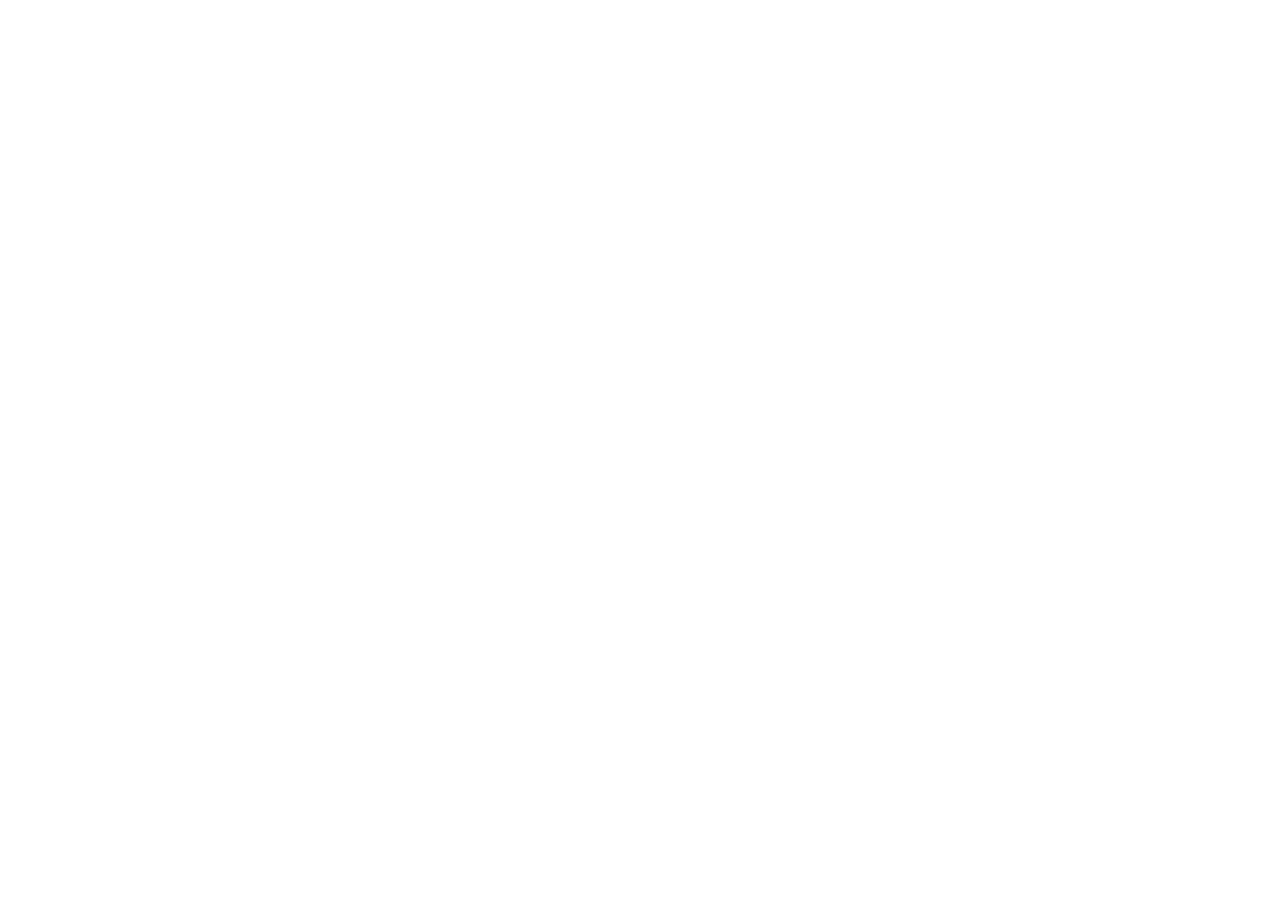
==== docs/baby-stom/index.html @ bffeea29 "Prepare static demo sites for GitHub Pages" ====
<!doctype html><html lang="ru"><head><meta charset="UTF-8"/><meta name="viewport" content="width=device-width,initial-scale=1.0"/><meta name="theme-color" content="#f7fbfa"/><meta name="description" content="Baby Stom — детская стоматология в Махачкале. Лечение зубов без страха, во сне и с закисью азота."/><title>Baby Stom — детская стоматология без страха</title><link rel="preconnect" href="https://fonts.googleapis.com"><link rel="preconnect" href="https://fonts.gstatic.com" crossorigin><link href="https://fonts.googleapis.com/css2?family=Manrope:wght@400;500;600;700;800&family=Onest:wght@400;500;600;700&display=swap" rel="stylesheet">  <script type="module" crossorigin src="/assets/index-Dfpg7o_K.js"></script>
  <link rel="stylesheet" crossorigin href="/assets/index-DxrG2s16.css">
</head><body><div id="root"></div></body></html>
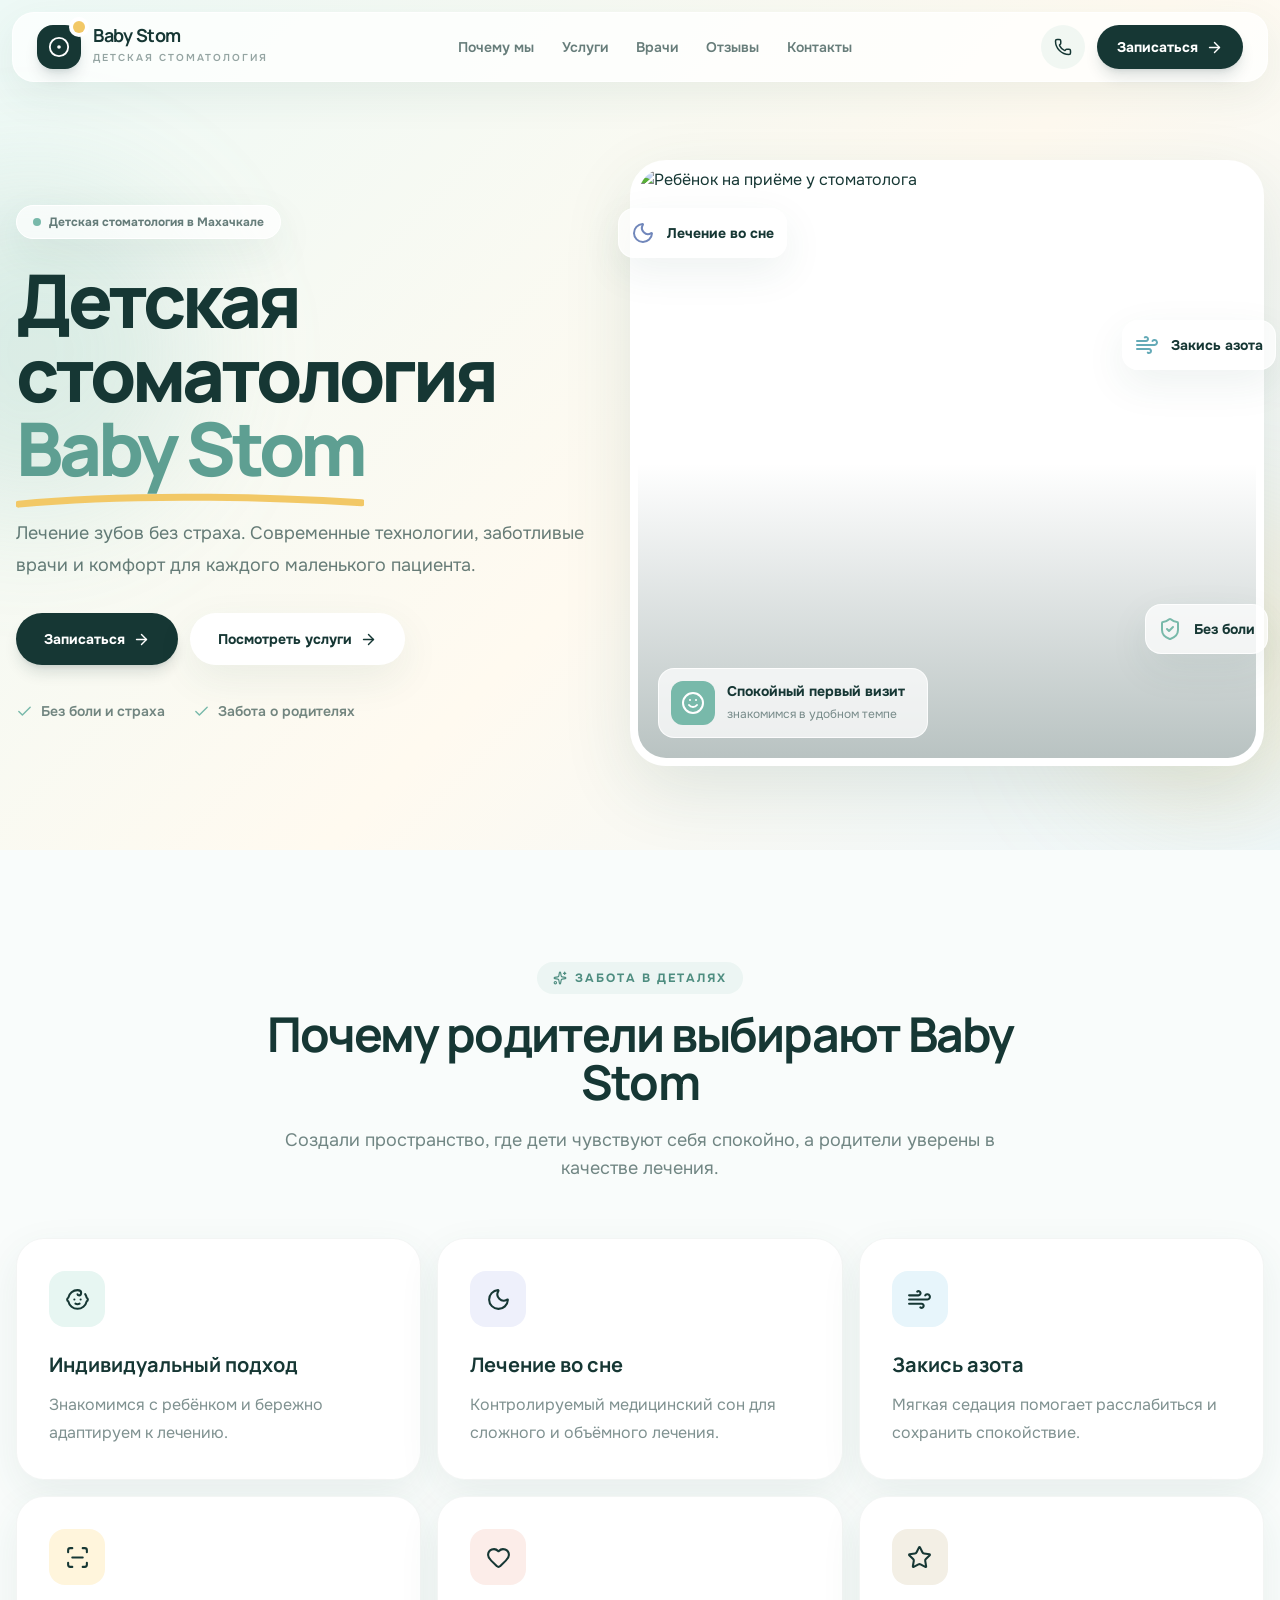
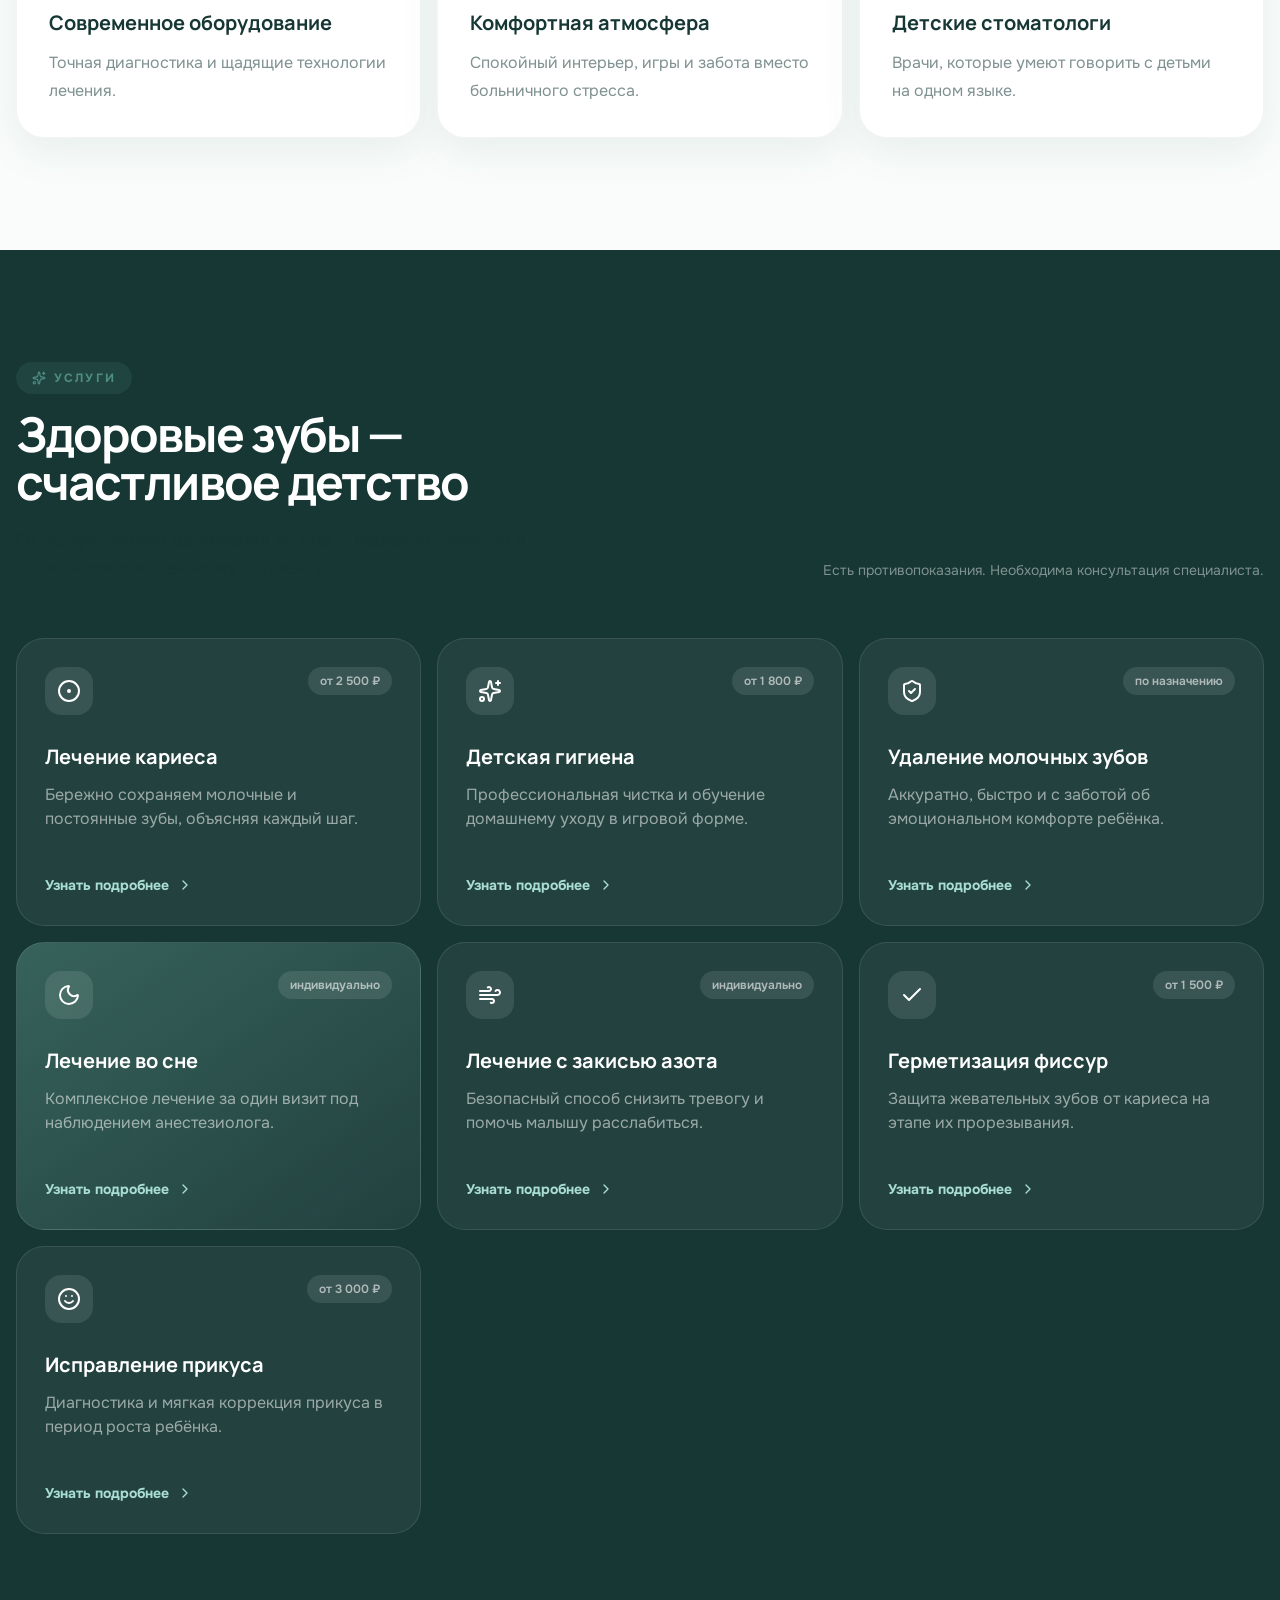
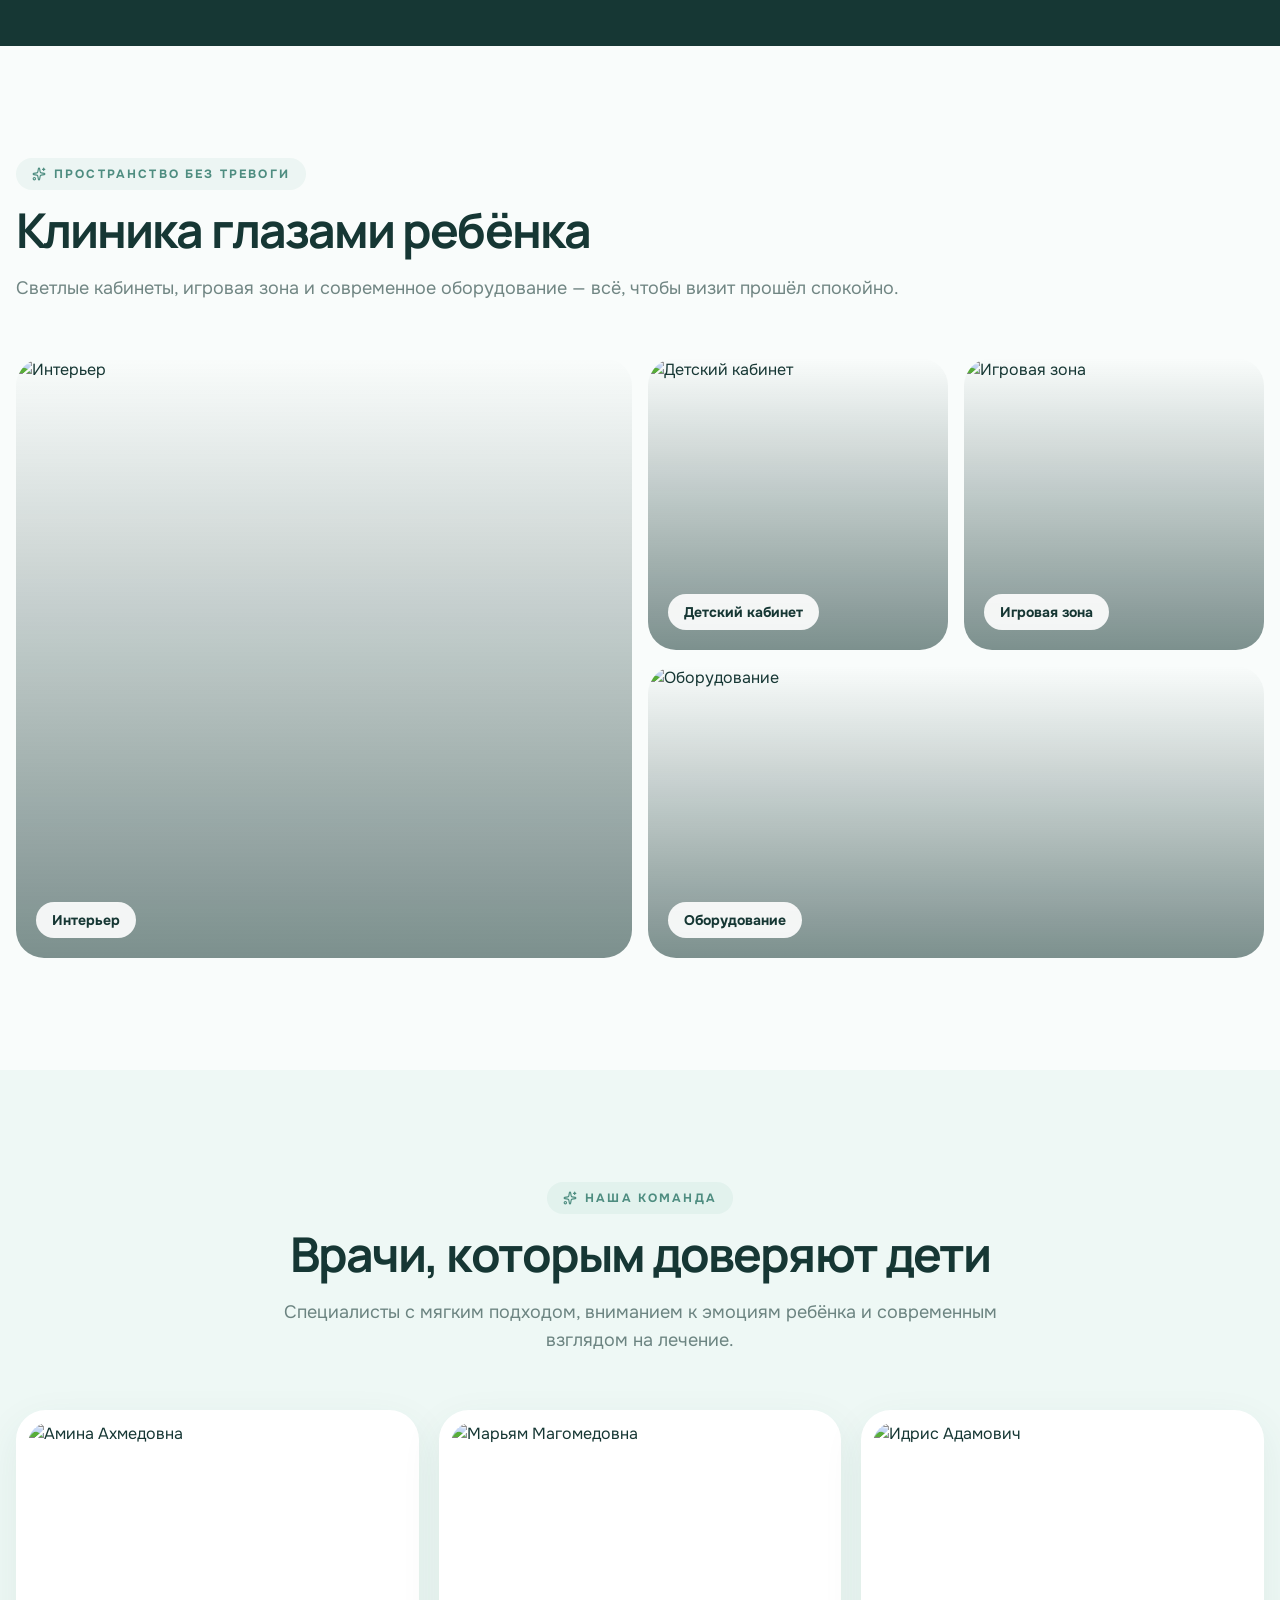
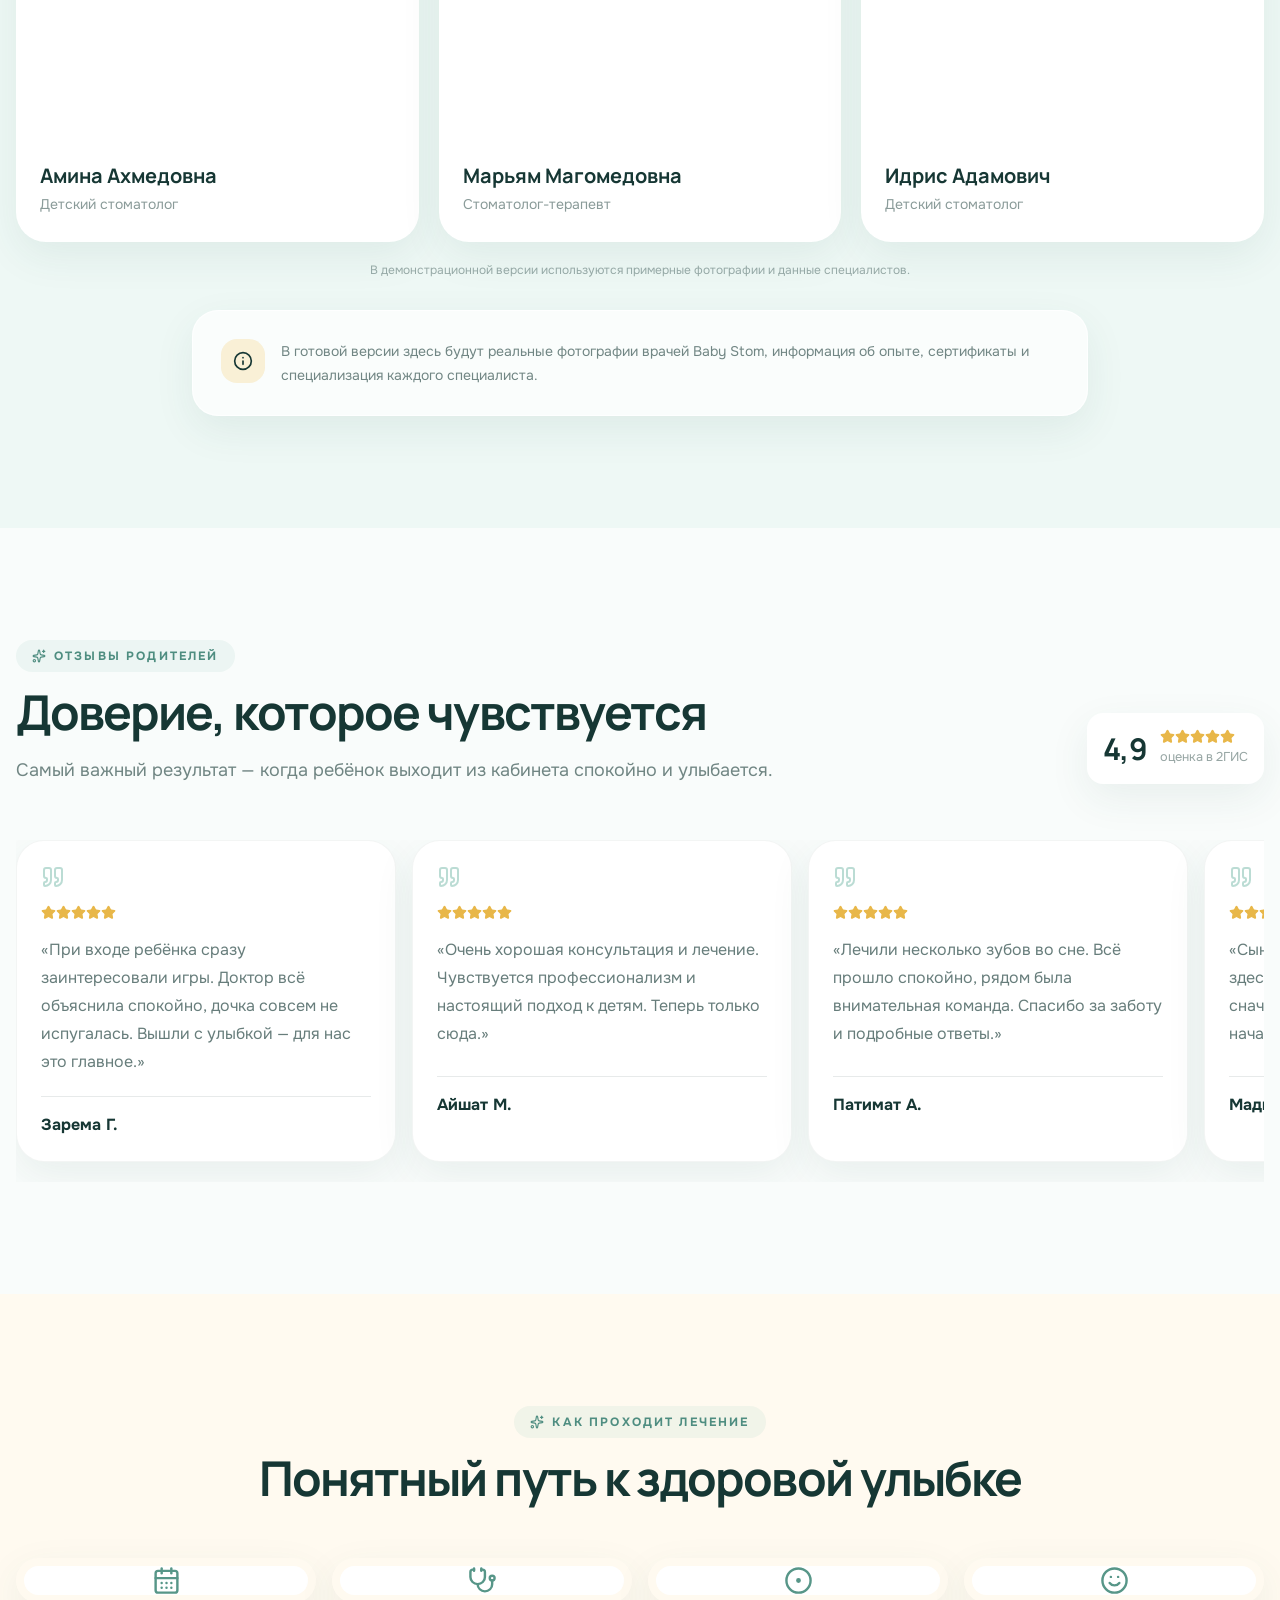
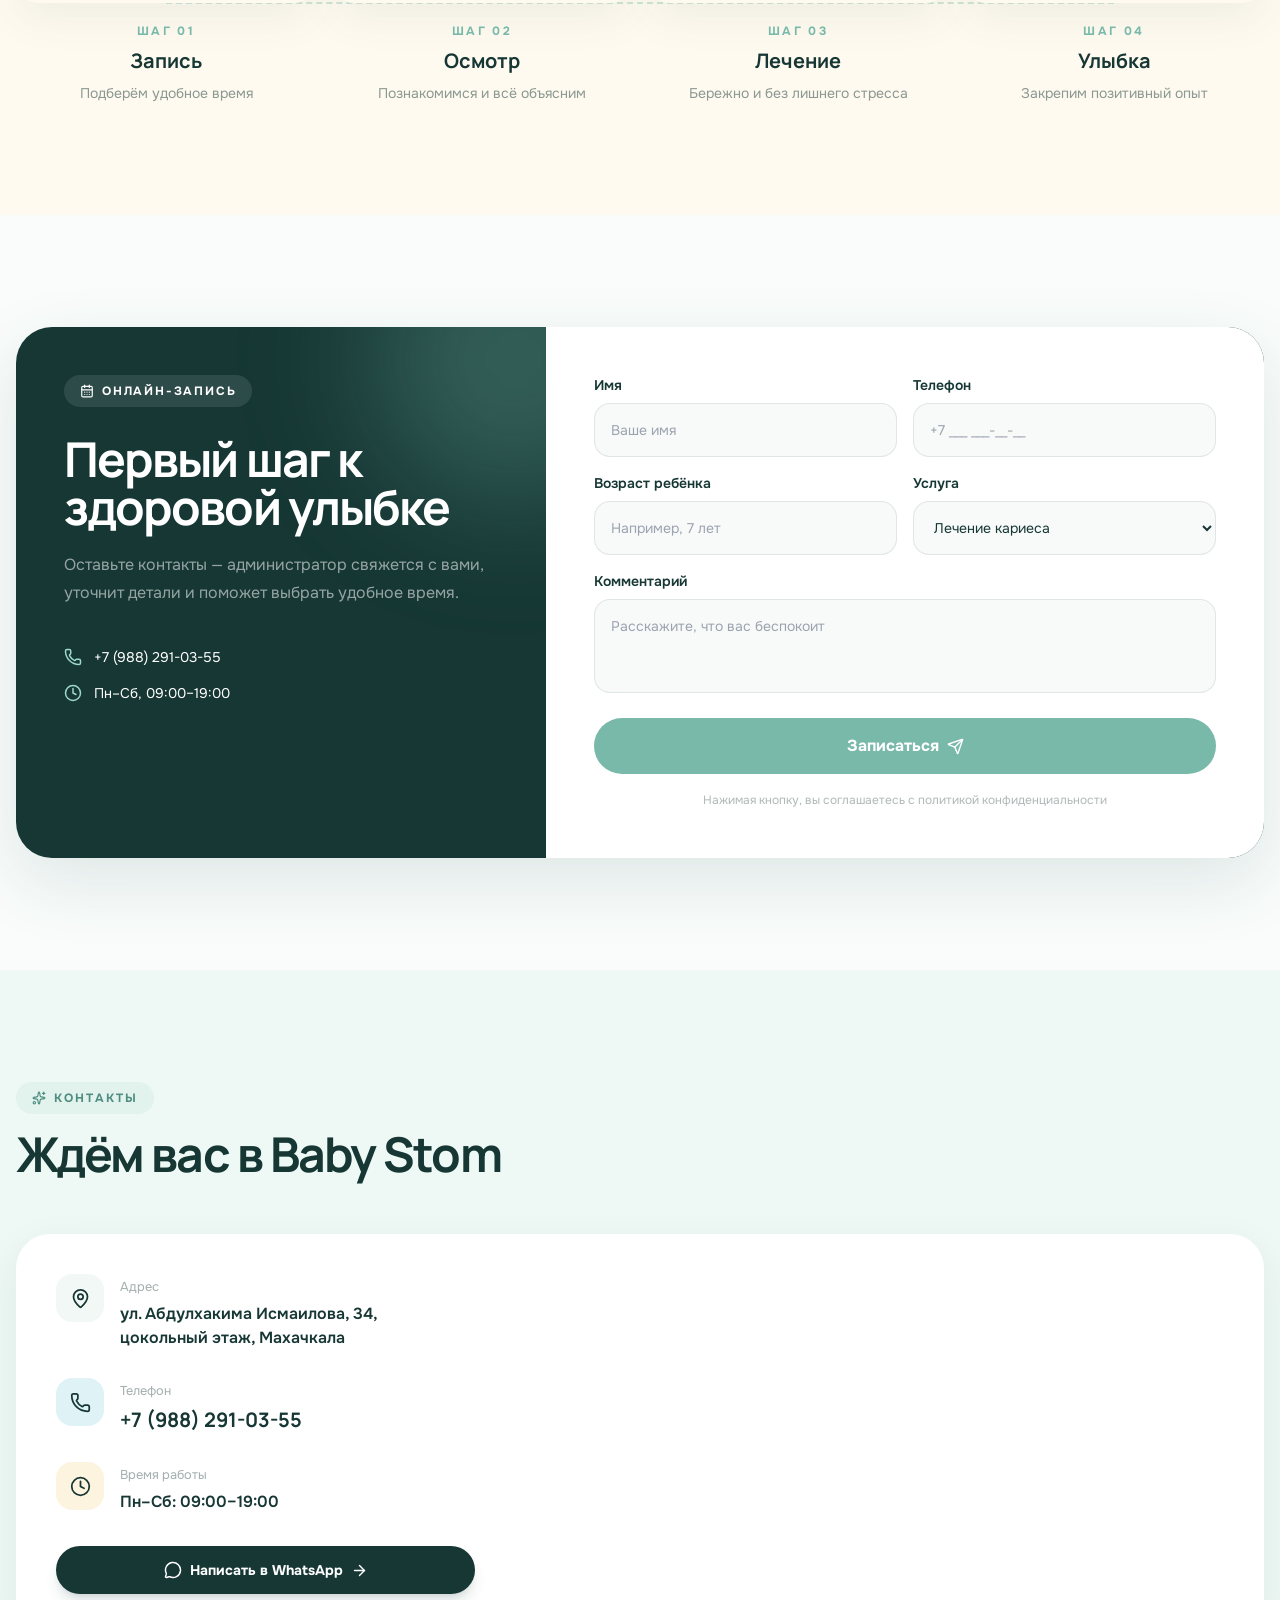
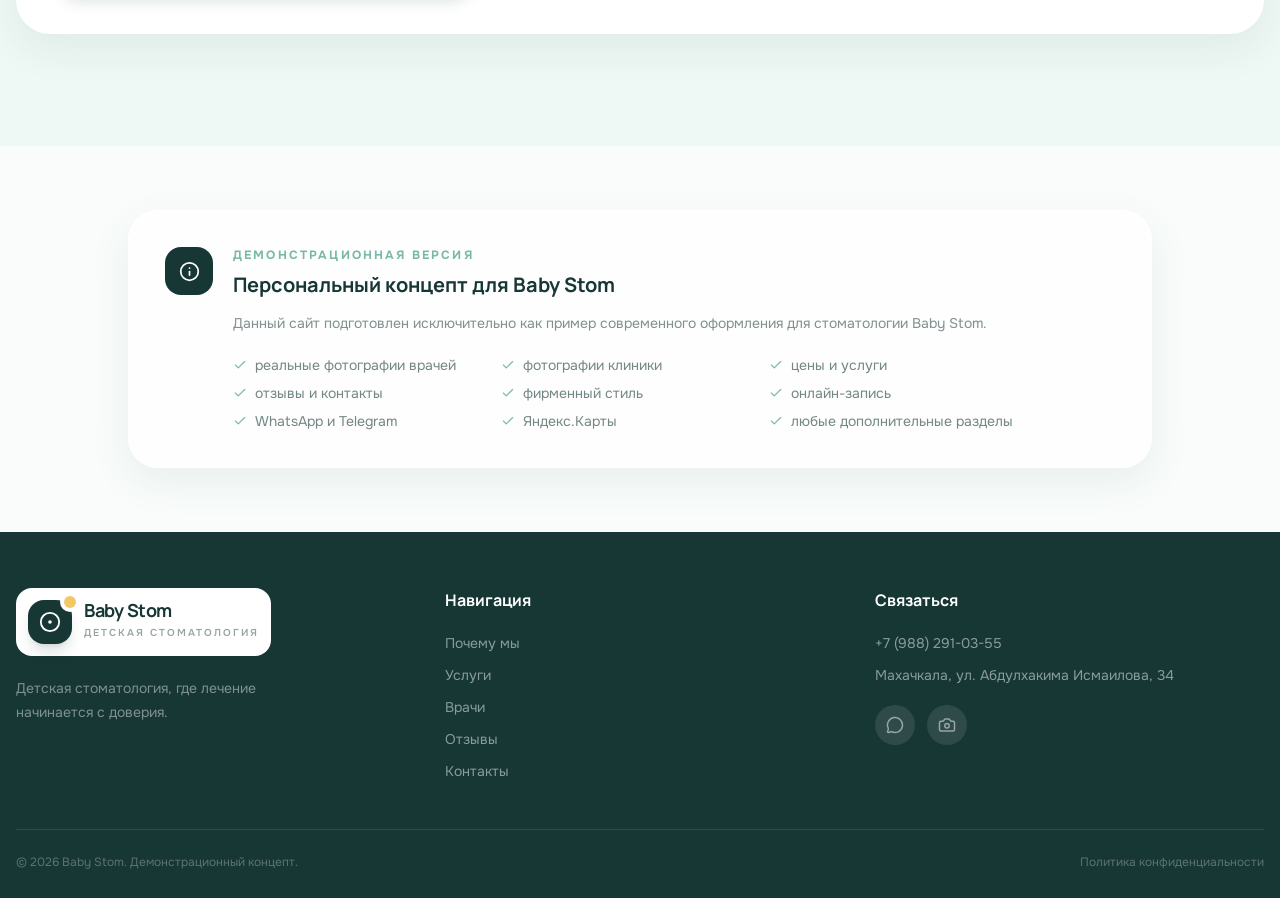
==== commit 24dd45b5: "Fix Pages paths for all dental demos" ====
--- a/docs/baby-stom/index.html
+++ b/docs/baby-stom/index.html
@@ -1,3 +1,3 @@
-<!doctype html><html lang="ru"><head><meta charset="UTF-8"/><meta name="viewport" content="width=device-width,initial-scale=1.0"/><meta name="theme-color" content="#f7fbfa"/><meta name="description" content="Baby Stom — детская стоматология в Махачкале. Лечение зубов без страха, во сне и с закисью азота."/><title>Baby Stom — детская стоматология без страха</title><link rel="preconnect" href="https://fonts.googleapis.com"><link rel="preconnect" href="https://fonts.gstatic.com" crossorigin><link href="https://fonts.googleapis.com/css2?family=Manrope:wght@400;500;600;700;800&family=Onest:wght@400;500;600;700&display=swap" rel="stylesheet">  <script type="module" crossorigin src="/assets/index-Dfpg7o_K.js"></script>
-  <link rel="stylesheet" crossorigin href="/assets/index-DxrG2s16.css">
+<!doctype html><html lang="ru"><head><meta charset="UTF-8"/><meta name="viewport" content="width=device-width,initial-scale=1.0"/><meta name="theme-color" content="#f7fbfa"/><meta name="description" content="Baby Stom — детская стоматология в Махачкале. Лечение зубов без страха, во сне и с закисью азота."/><title>Baby Stom — детская стоматология без страха</title><link rel="preconnect" href="https://fonts.googleapis.com"><link rel="preconnect" href="https://fonts.gstatic.com" crossorigin><link href="https://fonts.googleapis.com/css2?family=Manrope:wght@400;500;600;700;800&family=Onest:wght@400;500;600;700&display=swap" rel="stylesheet">  <script type="module" crossorigin src="./assets/index-Dfpg7o_K.js"></script>
+<link rel="stylesheet" crossorigin href="./assets/index-DxrG2s16.css">
 </head><body><div id="root"></div></body></html>
--- a/docs/baby-stom/assets/index-DxrG2s16.css
+++ b/docs/baby-stom/assets/index-DxrG2s16.css
@@ -0,0 +1 @@
+*,:before,:after,::backdrop{--tw-border-spacing-x:0;--tw-border-spacing-y:0;--tw-translate-x:0;--tw-translate-y:0;--tw-rotate:0;--tw-skew-x:0;--tw-skew-y:0;--tw-scale-x:1;--tw-scale-y:1;--tw-pan-x: ;--tw-pan-y: ;--tw-pinch-zoom: ;--tw-scroll-snap-strictness:proximity;--tw-gradient-from-position: ;--tw-gradient-via-position: ;--tw-gradient-to-position: ;--tw-ordinal: ;--tw-slashed-zero: ;--tw-numeric-figure: ;--tw-numeric-spacing: ;--tw-numeric-fraction: ;--tw-ring-inset: ;--tw-ring-offset-width:0px;--tw-ring-offset-color:#fff;--tw-ring-color:#3b82f680;--tw-ring-offset-shadow:0 0 #0000;--tw-ring-shadow:0 0 #0000;--tw-shadow:0 0 #0000;--tw-shadow-colored:0 0 #0000;--tw-blur: ;--tw-brightness: ;--tw-contrast: ;--tw-grayscale: ;--tw-hue-rotate: ;--tw-invert: ;--tw-saturate: ;--tw-sepia: ;--tw-drop-shadow: ;--tw-backdrop-blur: ;--tw-backdrop-brightness: ;--tw-backdrop-contrast: ;--tw-backdrop-grayscale: ;--tw-backdrop-hue-rotate: ;--tw-backdrop-invert: ;--tw-backdrop-opacity: ;--tw-backdrop-saturate: ;--tw-backdrop-sepia: ;--tw-contain-size: ;--tw-contain-layout: ;--tw-contain-paint: ;--tw-contain-style: }*,:before,:after{box-sizing:border-box;border:0 solid #e5e7eb}:before,:after{--tw-content:""}html,:host{-webkit-text-size-adjust:100%;tab-size:4;font-feature-settings:normal;font-variation-settings:normal;-webkit-tap-highlight-color:transparent;font-family:Onest,sans-serif;line-height:1.5}body{line-height:inherit;margin:0}hr{height:0;color:inherit;border-top-width:1px}abbr:where([title]){-webkit-text-decoration:underline dotted;text-decoration:underline dotted}h1,h2,h3,h4,h5,h6{font-size:inherit;font-weight:inherit}a{color:inherit;-webkit-text-decoration:inherit;text-decoration:inherit}b,strong{font-weight:bolder}code,kbd,samp,pre{font-feature-settings:normal;font-variation-settings:normal;font-family:ui-monospace,SFMono-Regular,Menlo,Monaco,Consolas,Liberation Mono,Courier New,monospace;font-size:1em}small{font-size:80%}sub,sup{vertical-align:baseline;font-size:75%;line-height:0;position:relative}sub{bottom:-.25em}sup{top:-.5em}table{text-indent:0;border-color:inherit;border-collapse:collapse}button,input,optgroup,select,textarea{font-feature-settings:inherit;font-variation-settings:inherit;font-family:inherit;font-size:100%;font-weight:inherit;line-height:inherit;letter-spacing:inherit;color:inherit;margin:0;padding:0}button,select{text-transform:none}button,input:where([type=button]),input:where([type=reset]),input:where([type=submit]){-webkit-appearance:button;background-color:#0000;background-image:none}:-moz-focusring{outline:auto}:-moz-ui-invalid{box-shadow:none}progress{vertical-align:baseline}::-webkit-inner-spin-button{height:auto}::-webkit-outer-spin-button{height:auto}[type=search]{-webkit-appearance:textfield;outline-offset:-2px}::-webkit-search-decoration{-webkit-appearance:none}::-webkit-file-upload-button{-webkit-appearance:button;font:inherit}summary{display:list-item}blockquote,dl,dd,h1,h2,h3,h4,h5,h6,hr,figure,p,pre{margin:0}fieldset{margin:0;padding:0}legend{padding:0}ol,ul,menu{margin:0;padding:0;list-style:none}dialog{padding:0}textarea{resize:vertical}input::-moz-placeholder{opacity:1;color:#9ca3af}textarea::-moz-placeholder{opacity:1;color:#9ca3af}input::placeholder,textarea::placeholder{opacity:1;color:#9ca3af}button,[role=button]{cursor:pointer}:disabled{cursor:default}img,svg,video,canvas,audio,iframe,embed,object{vertical-align:middle;display:block}img,video{max-width:100%;height:auto}[hidden]:where(:not([hidden=until-found])){display:none}.fixed{position:fixed}.absolute{position:absolute}.relative{position:relative}.inset-0{inset:0}.inset-x-0{left:0;right:0}.-bottom-3{bottom:-.75rem}.-left-3{left:-.75rem}.-left-32{left:-8rem}.-right-1{right:-.25rem}.-right-20{right:-5rem}.-right-28{right:-7rem}.-right-3{right:-.75rem}.-top-1{top:-.25rem}.-top-28{top:-7rem}.bottom-10{bottom:2.5rem}.bottom-28{bottom:7rem}.bottom-5{bottom:1.25rem}.left-0{left:0}.left-5{left:1.25rem}.left-\[12\%\]{left:12%}.right-5{right:1.25rem}.right-\[12\%\]{right:12%}.top-0{top:0}.top-11{top:2.75rem}.top-12{top:3rem}.top-40{top:10rem}.top-48{top:12rem}.z-10{z-index:10}.z-50{z-index:50}.col-span-2{grid-column:span 2/span 2}.mx-2{margin-left:.5rem;margin-right:.5rem}.mx-auto{margin-left:auto;margin-right:auto}.mb-10{margin-bottom:2.5rem}.mb-14{margin-bottom:3.5rem}.mb-4{margin-bottom:1rem}.mb-6{margin-bottom:1.5rem}.mt-1{margin-top:.25rem}.mt-10{margin-top:2.5rem}.mt-2{margin-top:.5rem}.mt-3{margin-top:.75rem}.mt-4{margin-top:1rem}.mt-5{margin-top:1.25rem}.mt-7{margin-top:1.75rem}.mt-8{margin-top:2rem}.mt-9{margin-top:2.25rem}.block{display:block}.inline-block{display:inline-block}.flex{display:flex}.inline-flex{display:inline-flex}.grid{display:grid}.hidden{display:none}.h-10{height:2.5rem}.h-11{height:2.75rem}.h-12{height:3rem}.h-14{height:3.5rem}.h-2{height:.5rem}.h-3{height:.75rem}.h-72{height:18rem}.h-80{height:20rem}.h-\[390px\]{height:390px}.h-\[470px\]{height:470px}.h-\[720px\]{height:720px}.h-full{height:100%}.min-h-\[120px\]{min-height:120px}.min-h-\[400px\]{min-height:400px}.min-h-\[72px\]{min-height:72px}.min-h-\[760px\]{min-height:760px}.w-10{width:2.5rem}.w-11{width:2.75rem}.w-12{width:3rem}.w-14{width:3.5rem}.w-2{width:.5rem}.w-3{width:.75rem}.w-72{width:18rem}.w-80{width:20rem}.w-full{width:100%}.min-w-\[290px\]{min-width:290px}.max-w-2xl{max-width:42rem}.max-w-3xl{max-width:48rem}.max-w-4xl{max-width:56rem}.max-w-5xl{max-width:64rem}.max-w-7xl{max-width:80rem}.max-w-\[650px\]{max-width:650px}.max-w-md{max-width:28rem}.max-w-xl{max-width:36rem}.max-w-xs{max-width:20rem}.shrink-0{flex-shrink:0}.-translate-y-0\.5{--tw-translate-y:-.125rem;transform:translate(var(--tw-translate-x), var(--tw-translate-y)) rotate(var(--tw-rotate)) skewX(var(--tw-skew-x)) skewY(var(--tw-skew-y)) scaleX(var(--tw-scale-x)) scaleY(var(--tw-scale-y))}.resize-none{resize:none}.snap-x{scroll-snap-type:x var(--tw-scroll-snap-strictness)}.snap-start{scroll-snap-align:start}.flex-col{flex-direction:column}.flex-wrap{flex-wrap:wrap}.place-items-center{place-items:center}.items-start{align-items:flex-start}.items-end{align-items:flex-end}.items-center{align-items:center}.justify-center{justify-content:center}.justify-between{justify-content:space-between}.gap-10{gap:2.5rem}.gap-2{gap:.5rem}.gap-3{gap:.75rem}.gap-4{gap:1rem}.gap-5{gap:1.25rem}.gap-6{gap:1.5rem}.gap-7{gap:1.75rem}.gap-x-6{-moz-column-gap:1.5rem;column-gap:1.5rem}.gap-x-7{-moz-column-gap:1.75rem;column-gap:1.75rem}.gap-y-2{row-gap:.5rem}.gap-y-3{row-gap:.75rem}.space-y-3>:not([hidden])~:not([hidden]){--tw-space-y-reverse:0;margin-top:calc(.75rem * calc(1 - var(--tw-space-y-reverse)));margin-bottom:calc(.75rem * var(--tw-space-y-reverse))}.space-y-4>:not([hidden])~:not([hidden]){--tw-space-y-reverse:0;margin-top:calc(1rem * calc(1 - var(--tw-space-y-reverse)));margin-bottom:calc(1rem * var(--tw-space-y-reverse))}.space-y-7>:not([hidden])~:not([hidden]){--tw-space-y-reverse:0;margin-top:calc(1.75rem * calc(1 - var(--tw-space-y-reverse)));margin-bottom:calc(1.75rem * var(--tw-space-y-reverse))}.overflow-hidden{overflow:hidden}.overflow-x-auto{overflow-x:auto}.rounded-2xl{border-radius:1rem}.rounded-3xl{border-radius:1.5rem}.rounded-\[22px\]{border-radius:22px}.rounded-\[26px\]{border-radius:26px}.rounded-\[28px\]{border-radius:28px}.rounded-\[30px\]{border-radius:30px}.rounded-\[34px\]{border-radius:34px}.rounded-\[36px\]{border-radius:36px}.rounded-full{border-radius:9999px}.rounded-xl{border-radius:.75rem}.border{border-width:1px}.border-0{border-width:0}.border-8,.border-\[8px\]{border-width:8px}.border-b{border-bottom-width:1px}.border-t{border-top-width:1px}.border-t-2{border-top-width:2px}.border-dashed{border-style:dashed}.border-\[\#fffaf0\]{--tw-border-opacity:1;border-color:rgb(255 250 240/var(--tw-border-opacity,1))}.border-ink\/10{border-color:#1637341a}.border-ink\/5{border-color:#1637340d}.border-mint\/35{border-color:#78b9aa59}.border-white{--tw-border-opacity:1;border-color:rgb(255 255 255/var(--tw-border-opacity,1))}.border-white\/10{border-color:#ffffff1a}.bg-\[\#eef8f5\]{--tw-bg-opacity:1;background-color:rgb(238 248 245/var(--tw-bg-opacity,1))}.bg-\[\#f7faf9\]{--tw-bg-opacity:1;background-color:rgb(247 250 249/var(--tw-bg-opacity,1))}.bg-\[\#fffaf0\]{--tw-bg-opacity:1;background-color:rgb(255 250 240/var(--tw-bg-opacity,1))}.bg-ink{--tw-bg-opacity:1;background-color:rgb(22 55 52/var(--tw-bg-opacity,1))}.bg-mint{--tw-bg-opacity:1;background-color:rgb(120 185 170/var(--tw-bg-opacity,1))}.bg-mint\/10{background-color:#78b9aa1a}.bg-mint\/20{background-color:#78b9aa33}.bg-mint\/30{background-color:#78b9aa4d}.bg-sky{--tw-bg-opacity:1;background-color:rgb(223 243 247/var(--tw-bg-opacity,1))}.bg-sun{--tw-bg-opacity:1;background-color:rgb(242 200 102/var(--tw-bg-opacity,1))}.bg-sun\/20{background-color:#f2c86633}.bg-sun\/25{background-color:#f2c86640}.bg-white{--tw-bg-opacity:1;background-color:rgb(255 255 255/var(--tw-bg-opacity,1))}.bg-white\/10{background-color:#ffffff1a}.bg-white\/70{background-color:#ffffffb3}.bg-white\/90{background-color:#ffffffe6}.bg-white\/\[\.055\]{background-color:#ffffff0e}.bg-\[linear-gradient\(135deg\,\#edf9f6_0\%\,\#fffaf0_55\%\,\#edf7fb_100\%\)\]{background-image:linear-gradient(135deg,#edf9f6 0%,#fffaf0 55%,#edf7fb 100%)}.bg-gradient-to-br{background-image:linear-gradient(to bottom right, var(--tw-gradient-stops))}.bg-gradient-to-t{background-image:linear-gradient(to top, var(--tw-gradient-stops))}.from-\[\#85c6b7\]\/30{--tw-gradient-from:#85c6b74d var(--tw-gradient-from-position);--tw-gradient-to:#85c6b700 var(--tw-gradient-to-position);--tw-gradient-stops:var(--tw-gradient-from), var(--tw-gradient-to)}.from-ink\/30{--tw-gradient-from:#1637344d var(--tw-gradient-from-position);--tw-gradient-to:#16373400 var(--tw-gradient-to-position);--tw-gradient-stops:var(--tw-gradient-from), var(--tw-gradient-to)}.from-ink\/55{--tw-gradient-from:#1637348c var(--tw-gradient-from-position);--tw-gradient-to:#16373400 var(--tw-gradient-to-position);--tw-gradient-stops:var(--tw-gradient-from), var(--tw-gradient-to)}.via-transparent{--tw-gradient-to:#0000 var(--tw-gradient-to-position);--tw-gradient-stops:var(--tw-gradient-from), transparent var(--tw-gradient-via-position), var(--tw-gradient-to)}.to-transparent{--tw-gradient-to:transparent var(--tw-gradient-to-position)}.to-white\/5{--tw-gradient-to:#ffffff0d var(--tw-gradient-to-position)}.object-cover{-o-object-fit:cover;object-fit:cover}.object-center{-o-object-position:center;object-position:center}.object-top{-o-object-position:top;object-position:top}.p-3{padding:.75rem}.p-4{padding:1rem}.p-5{padding:1.25rem}.p-6{padding:1.5rem}.p-7{padding:1.75rem}.p-8{padding:2rem}.\!px-5{padding-left:1.25rem!important;padding-right:1.25rem!important}.\!px-7{padding-left:1.75rem!important;padding-right:1.75rem!important}.\!py-3{padding-top:.75rem!important;padding-bottom:.75rem!important}.\!py-4{padding-top:1rem!important;padding-bottom:1rem!important}.px-3{padding-left:.75rem;padding-right:.75rem}.px-4{padding-left:1rem;padding-right:1rem}.px-6{padding-left:1.5rem;padding-right:1.5rem}.py-1\.5{padding-top:.375rem;padding-bottom:.375rem}.py-16{padding-top:4rem;padding-bottom:4rem}.py-2{padding-top:.5rem;padding-bottom:.5rem}.py-20{padding-top:5rem;padding-bottom:5rem}.py-3{padding-top:.75rem;padding-bottom:.75rem}.py-3\.5{padding-top:.875rem;padding-bottom:.875rem}.py-4{padding-top:1rem;padding-bottom:1rem}.pb-12{padding-bottom:3rem}.pb-16{padding-bottom:4rem}.pb-4{padding-bottom:1rem}.pb-5{padding-bottom:1.25rem}.pb-7{padding-bottom:1.75rem}.pt-14{padding-top:3.5rem}.pt-2{padding-top:.5rem}.pt-3{padding-top:.75rem}.pt-32{padding-top:8rem}.pt-4{padding-top:1rem}.pt-5{padding-top:1.25rem}.pt-6{padding-top:1.5rem}.text-center{text-align:center}.font-display{font-family:Manrope,sans-serif}.text-3xl{font-size:1.875rem;line-height:2.25rem}.text-4xl{font-size:2.25rem;line-height:2.5rem}.text-\[10px\]{font-size:10px}.text-\[44px\]{font-size:44px}.text-base{font-size:1rem;line-height:1.5rem}.text-lg{font-size:1.125rem;line-height:1.75rem}.text-sm{font-size:.875rem;line-height:1.25rem}.text-xl{font-size:1.25rem;line-height:1.75rem}.text-xs{font-size:.75rem;line-height:1rem}.font-bold{font-weight:700}.font-extrabold{font-weight:800}.font-normal{font-weight:400}.font-semibold{font-weight:600}.uppercase{text-transform:uppercase}.leading-5{line-height:1.25rem}.leading-6{line-height:1.5rem}.leading-7{line-height:1.75rem}.leading-8{line-height:2rem}.leading-\[1\.03\]{line-height:1.03}.leading-none{line-height:1}.leading-tight{line-height:1.25}.tracking-\[-\.04em\]{letter-spacing:-.04em}.tracking-\[-\.055em\]{letter-spacing:-.055em}.tracking-\[\.15em\]{letter-spacing:.15em}.tracking-\[\.18em\]{letter-spacing:.18em}.tracking-\[\.2em\]{letter-spacing:.2em}.tracking-tight{letter-spacing:-.025em}.text-\[\#3c7e70\]{--tw-text-opacity:1;color:rgb(60 126 112/var(--tw-text-opacity,1))}.text-\[\#4e8d80\]{--tw-text-opacity:1;color:rgb(78 141 128/var(--tw-text-opacity,1))}.text-\[\#579688\]{--tw-text-opacity:1;color:rgb(87 150 136/var(--tw-text-opacity,1))}.text-\[\#5e9f92\]{--tw-text-opacity:1;color:rgb(94 159 146/var(--tw-text-opacity,1))}.text-\[\#64aab7\]{--tw-text-opacity:1;color:rgb(100 170 183/var(--tw-text-opacity,1))}.text-\[\#7187bb\]{--tw-text-opacity:1;color:rgb(113 135 187/var(--tw-text-opacity,1))}.text-\[\#9ed8cb\]{--tw-text-opacity:1;color:rgb(158 216 203/var(--tw-text-opacity,1))}.text-\[\#a9ded2\]{--tw-text-opacity:1;color:rgb(169 222 210/var(--tw-text-opacity,1))}.text-\[\#e8b749\]{--tw-text-opacity:1;color:rgb(232 183 73/var(--tw-text-opacity,1))}.text-ink{--tw-text-opacity:1;color:rgb(22 55 52/var(--tw-text-opacity,1))}.text-ink\/35{color:#16373459}.text-ink\/40{color:#16373466}.text-ink\/45{color:#16373473}.text-ink\/50{color:#16373480}.text-ink\/55{color:#1637348c}.text-ink\/60{color:#16373499}.text-ink\/65{color:#163734a6}.text-mint{--tw-text-opacity:1;color:rgb(120 185 170/var(--tw-text-opacity,1))}.text-mint\/50{color:#78b9aa80}.text-white{--tw-text-opacity:1;color:rgb(255 255 255/var(--tw-text-opacity,1))}.text-white\/30{color:#ffffff4d}.text-white\/45{color:#ffffff73}.text-white\/50{color:#ffffff80}.text-white\/55{color:#ffffff8c}.text-white\/60{color:#fff9}.shadow-card{--tw-shadow:0 14px 40px #23554e14;--tw-shadow-colored:0 14px 40px var(--tw-shadow-color);box-shadow:var(--tw-ring-offset-shadow,0 0 #0000), var(--tw-ring-shadow,0 0 #0000), var(--tw-shadow)}.shadow-lg{--tw-shadow:0 10px 15px -3px #0000001a, 0 4px 6px -4px #0000001a;--tw-shadow-colored:0 10px 15px -3px var(--tw-shadow-color), 0 4px 6px -4px var(--tw-shadow-color);box-shadow:var(--tw-ring-offset-shadow,0 0 #0000), var(--tw-ring-shadow,0 0 #0000), var(--tw-shadow)}.shadow-soft{--tw-shadow:0 24px 70px #23554e1f;--tw-shadow-colored:0 24px 70px var(--tw-shadow-color);box-shadow:var(--tw-ring-offset-shadow,0 0 #0000), var(--tw-ring-shadow,0 0 #0000), var(--tw-shadow)}.shadow-ink\/15{--tw-shadow-color:#16373426;--tw-shadow:var(--tw-shadow-colored)}.ring-4{--tw-ring-offset-shadow:var(--tw-ring-inset) 0 0 0 var(--tw-ring-offset-width) var(--tw-ring-offset-color);--tw-ring-shadow:var(--tw-ring-inset) 0 0 0 calc(4px + var(--tw-ring-offset-width)) var(--tw-ring-color);box-shadow:var(--tw-ring-offset-shadow), var(--tw-ring-shadow), var(--tw-shadow,0 0 #0000)}.ring-white{--tw-ring-opacity:1;--tw-ring-color:rgb(255 255 255/var(--tw-ring-opacity,1))}.blur-3xl{--tw-blur:blur(64px);filter:var(--tw-blur) var(--tw-brightness) var(--tw-contrast) var(--tw-grayscale) var(--tw-hue-rotate) var(--tw-invert) var(--tw-saturate) var(--tw-sepia) var(--tw-drop-shadow)}.transition{transition-property:color,background-color,border-color,text-decoration-color,fill,stroke,opacity,box-shadow,transform,filter,-webkit-backdrop-filter,backdrop-filter;transition-duration:.15s;transition-timing-function:cubic-bezier(.4,0,.2,1)}.duration-300{transition-duration:.3s}html{scroll-behavior:smooth}body{color:#163734;background:#f9fcfb;margin:0;font-family:Onest,sans-serif;overflow-x:hidden}*{box-sizing:border-box}::selection{color:#163734;background:#bce6dc}.glass{-webkit-backdrop-filter:blur(20px);background:#ffffffb8;border:1px solid #fffc}.reveal{animation:.75s both rise}.float{animation:5s ease-in-out infinite float}.float-delay{animation:6s ease-in-out 1s infinite float}@keyframes rise{0%{opacity:0;transform:translateY(18px)}to{opacity:1;transform:none}}@keyframes float{0%,to{transform:translateY(0)}50%{transform:translateY(-9px)}}.image-zoom img{transition:transform .7s cubic-bezier(.2,.8,.2,1)}.image-zoom:hover img{transform:scale(1.045)}input,select,textarea{outline:none}.no-scrollbar::-webkit-scrollbar{display:none}.hover\:-translate-y-0\.5:hover{--tw-translate-y:-.125rem;transform:translate(var(--tw-translate-x), var(--tw-translate-y)) rotate(var(--tw-rotate)) skewX(var(--tw-skew-x)) skewY(var(--tw-skew-y)) scaleX(var(--tw-scale-x)) scaleY(var(--tw-scale-y))}.hover\:-translate-y-1:hover{--tw-translate-y:-.25rem;transform:translate(var(--tw-translate-x), var(--tw-translate-y)) rotate(var(--tw-rotate)) skewX(var(--tw-skew-x)) skewY(var(--tw-skew-y)) scaleX(var(--tw-scale-x)) scaleY(var(--tw-scale-y))}.hover\:border-white\/25:hover{border-color:#ffffff40}.hover\:bg-\[\#23524d\]:hover{--tw-bg-opacity:1;background-color:rgb(35 82 77/var(--tw-bg-opacity,1))}.hover\:bg-\[\#62a898\]:hover{--tw-bg-opacity:1;background-color:rgb(98 168 152/var(--tw-bg-opacity,1))}.hover\:bg-mint\/20:hover{background-color:#78b9aa33}.hover\:bg-white\/20:hover{background-color:#fff3}.hover\:text-ink:hover{--tw-text-opacity:1;color:rgb(22 55 52/var(--tw-text-opacity,1))}.hover\:text-white:hover{--tw-text-opacity:1;color:rgb(255 255 255/var(--tw-text-opacity,1))}.hover\:shadow-soft:hover{--tw-shadow:0 24px 70px #23554e1f;--tw-shadow-colored:0 24px 70px var(--tw-shadow-color);box-shadow:var(--tw-ring-offset-shadow,0 0 #0000), var(--tw-ring-shadow,0 0 #0000), var(--tw-shadow)}.focus\:border-mint:focus{--tw-border-opacity:1;border-color:rgb(120 185 170/var(--tw-border-opacity,1))}.group:hover .group-hover\:translate-x-1{--tw-translate-x:.25rem;transform:translate(var(--tw-translate-x), var(--tw-translate-y)) rotate(var(--tw-rotate)) skewX(var(--tw-skew-x)) skewY(var(--tw-skew-y)) scaleX(var(--tw-scale-x)) scaleY(var(--tw-scale-y))}.group:hover .group-hover\:rotate-3{--tw-rotate:3deg;transform:translate(var(--tw-translate-x), var(--tw-translate-y)) rotate(var(--tw-rotate)) skewX(var(--tw-skew-x)) skewY(var(--tw-skew-y)) scaleX(var(--tw-scale-x)) scaleY(var(--tw-scale-y))}@media (width>=640px){.sm\:right-auto{right:auto}.sm\:row-span-2{grid-row:span 2/span 2}.sm\:flex{display:flex}.sm\:hidden{display:none}.sm\:h-\[590px\]{height:590px}.sm\:h-\[600px\]{height:600px}.sm\:min-w-\[270px\]{min-width:270px}.sm\:min-w-\[380px\]{min-width:380px}.sm\:grid-cols-2{grid-template-columns:repeat(2,minmax(0,1fr))}.sm\:flex-row{flex-direction:row}.sm\:items-center{align-items:center}.sm\:justify-between{justify-content:space-between}.sm\:gap-3{gap:.75rem}.sm\:p-8{padding:2rem}.sm\:text-4xl{font-size:2.25rem;line-height:2.5rem}.sm\:text-6xl{font-size:3.75rem;line-height:1}}@media (width>=768px){.md\:mb-14{margin-bottom:3.5rem}.md\:block{display:block}.md\:min-h-\[850px\]{min-height:850px}.md\:grid-cols-2{grid-template-columns:repeat(2,minmax(0,1fr))}.md\:grid-cols-3{grid-template-columns:repeat(3,minmax(0,1fr))}.md\:grid-cols-4{grid-template-columns:repeat(4,minmax(0,1fr))}.md\:flex-row{flex-direction:row}.md\:items-end{align-items:flex-end}.md\:p-10{padding:2.5rem}.md\:p-12{padding:3rem}.md\:p-7{padding:1.75rem}.md\:p-8{padding:2rem}.md\:p-9{padding:2.25rem}.md\:px-6{padding-left:1.5rem;padding-right:1.5rem}.md\:py-28{padding-top:7rem;padding-bottom:7rem}.md\:pt-40{padding-top:10rem}.md\:text-right{text-align:right}.md\:text-5xl{font-size:3rem;line-height:1}.md\:text-lg{font-size:1.125rem;line-height:1.75rem}}@media (width>=1024px){.lg\:col-span-2{grid-column:span 2/span 2}.lg\:ml-auto{margin-left:auto}.lg\:flex{display:flex}.lg\:h-full{height:100%}.lg\:grid-cols-3{grid-template-columns:repeat(3,minmax(0,1fr))}.lg\:grid-cols-4{grid-template-columns:repeat(4,minmax(0,1fr))}.lg\:grid-cols-\[\.85fr_1\.15fr\]{grid-template-columns:.85fr 1.15fr}.lg\:grid-cols-\[\.8fr_1\.2fr\]{grid-template-columns:.8fr 1.2fr}.lg\:grid-cols-\[\.95fr_1\.05fr\]{grid-template-columns:.95fr 1.05fr}.lg\:grid-rows-2{grid-template-rows:repeat(2,minmax(0,1fr))}.lg\:text-\[74px\]{font-size:74px}}
